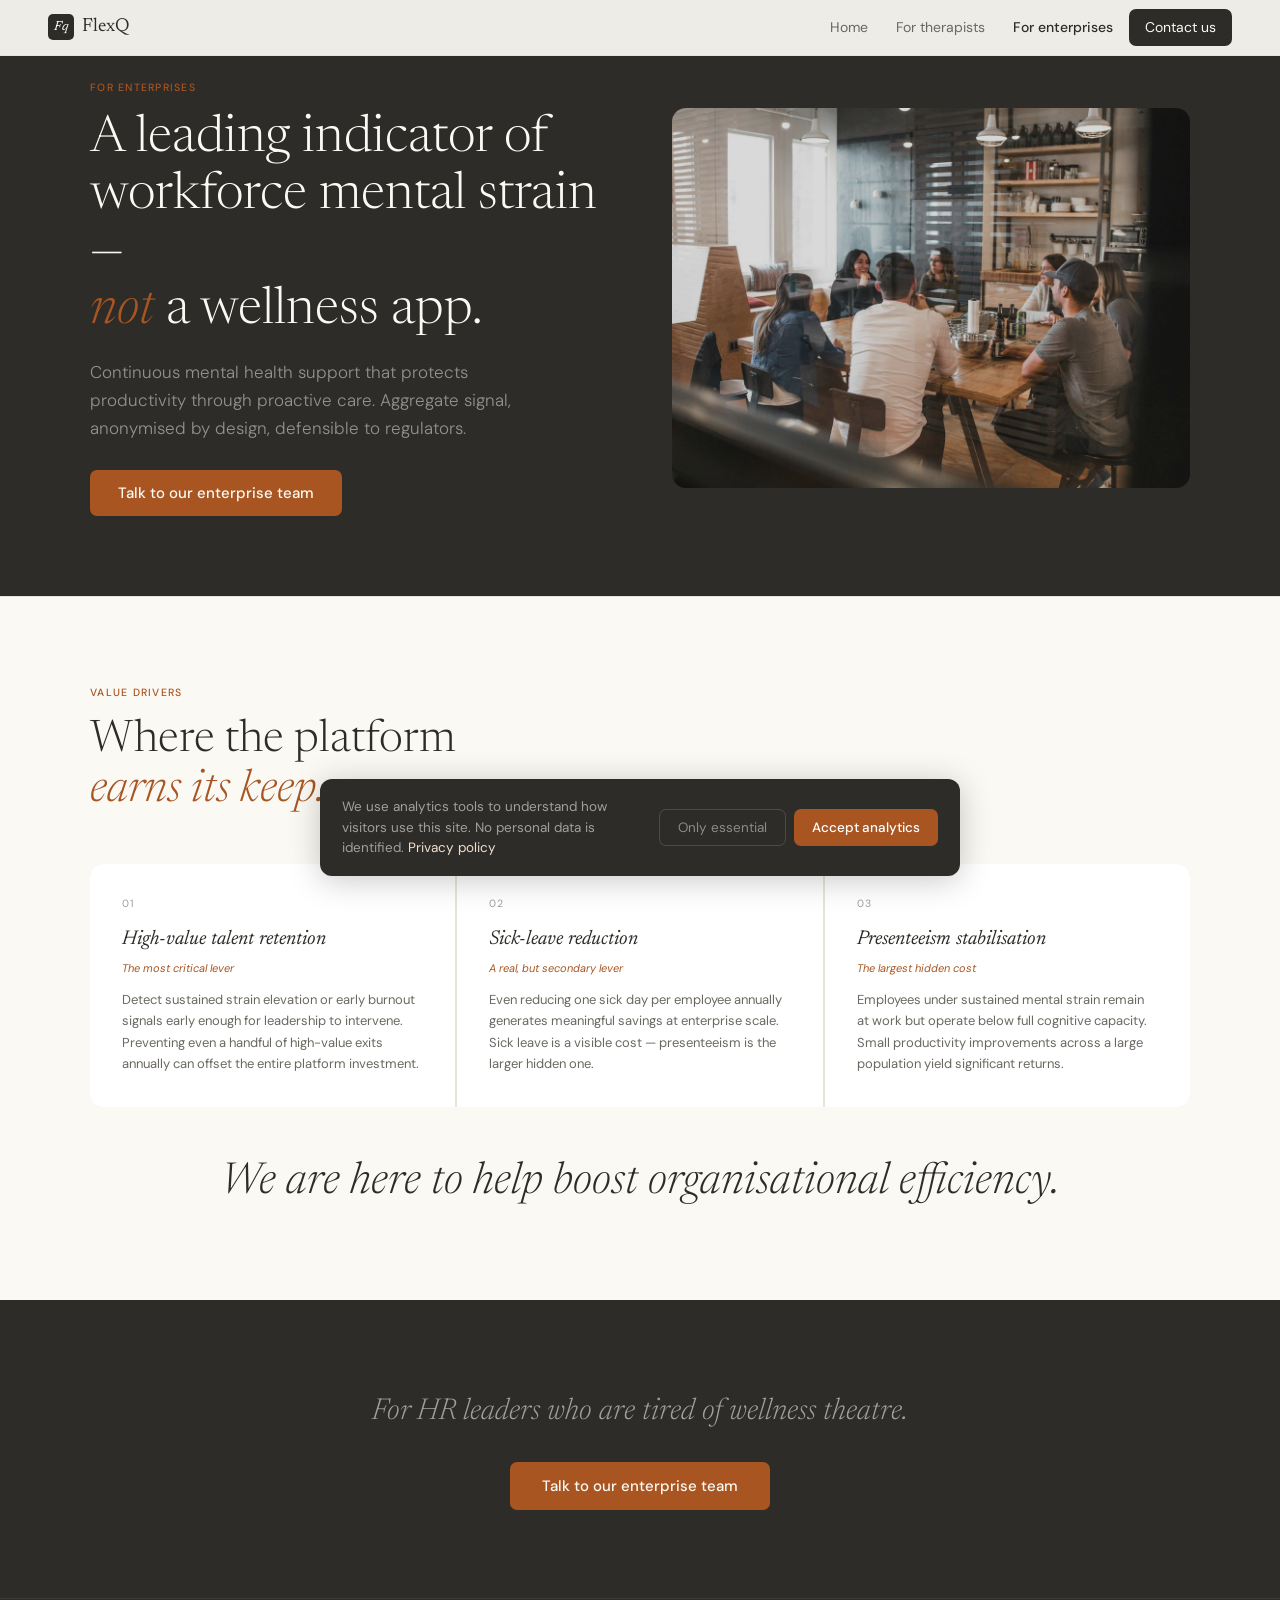
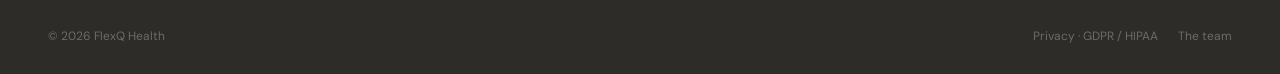
==== enterprise.html @ 38818f75 "Dechancked verzija weba" ====
<!DOCTYPE html>
<html lang="en">
<head>
<meta charset="UTF-8">
<meta name="viewport" content="width=device-width, initial-scale=1.0">
<title>FlexQ — For enterprises</title>
<meta name="description" content="A leading indicator of workforce mental strain. Aggregate signal, anonymised by design.">
<link rel="preconnect" href="https://fonts.googleapis.com">
<link href="https://fonts.googleapis.com/css2?family=Newsreader:ital,opsz,wght@0,6..72,300;0,6..72,400;1,6..72,300;1,6..72,400&family=DM+Sans:ital,wght@0,300;0,400;0,500;1,300&display=swap" rel="stylesheet">
<link rel="stylesheet" href="css/site.css">
</head>
<body>

<nav>
  <div class="logo" onclick="location.href='index.html'" style="cursor:pointer">
    <div class="logo-icon">Fq</div>FlexQ
  </div>
  <button class="ham" onclick="toggleHam()" aria-label="Menu">
    <span></span><span></span><span></span>
  </button>
  <div class="nav-links">
    <a id="nav-landing" href="index.html" data-i18n="nav.home">Home</a>
    <a id="nav-therapists" href="therapists.html" data-i18n="nav.therapists">For therapists</a>
    <a id="nav-enterprise" href="enterprise.html" data-i18n="nav.enterprise">For enterprises</a>
    <a onclick="openContact()" class="nav-cta" data-i18n="nav.contact">Contact us</a>
  </div>
</nav>

<div class="ent-hero">
    <div class="ent-hero-inner">
      <div>
        <div class="eyebrow" data-i18n="nav.enterprise">For enterprises</div>
        <h1 data-i18n-html="ent.h1">Mental health powers performance.<br><em>A leading indicator of workforce mental strain.</em></h1>
        <p data-i18n="ent.sub">Continuous mental health support that protects productivity through proactive care. Aggregate signal, anonymised by design, defensible to regulators.</p>
        <button class="btn btn-accent" style="font-size:15px;padding:13px 28px" onclick="openContact()" data-i18n="ent.cta">Talk to our enterprise team</button>
      </div>
      <img src="[data-uri]" alt="Team meeting"/>
    </div>
  </div>

  <!-- VALUE DRIVERS -->
  <div style="background:var(--c);border-top:1px solid var(--border);padding:88px 48px">
    <div class="w">
      <div class="eyebrow" data-i18n="val.eyebrow">Value drivers</div>
      <h2 class="serif" style="font-size:clamp(32px,3.5vw,48px);margin-bottom:48px" data-i18n-html="val.h2">Where the platform<br><em>earns its keep.</em></h2>
      <div class="g3" style="margin-bottom:48px">
        <div class="cell val-card"><div class="val-num">01</div><h3 data-i18n="val.v1.h3">High-value talent retention</h3><div class="val-tag" data-i18n="val.v1.tag">The most critical lever</div><p data-i18n="val.v1.p">Detect sustained strain elevation or early burnout signals early enough for leadership to intervene. Preventing even a handful of high-value exits annually can offset the entire platform investment.</p></div>
        <div class="cell val-card"><div class="val-num">02</div><h3 data-i18n="val.v2.h3">Sick-leave reduction</h3><div class="val-tag" data-i18n="val.v2.tag">A real, but secondary lever</div><p data-i18n="val.v2.p">Even reducing one sick day per employee annually generates meaningful savings at enterprise scale. Sick leave is a visible cost — presenteeism is the larger hidden one.</p></div>
        <div class="cell val-card"><div class="val-num">03</div><h3 data-i18n="val.v3.h3">Presenteeism stabilisation</h3><div class="val-tag" data-i18n="val.v3.tag">The largest hidden cost</div><p data-i18n="val.v3.p">Employees under sustained mental strain remain at work but operate below full cognitive capacity. Small productivity improvements across a large population yield significant returns.</p></div>
      </div>

      <p style="font-size:clamp(28px,3.5vw,44px);font-family:'Newsreader',serif;font-style:italic;font-weight:300;color:var(--dark);line-height:1.3;text-align:center;max-width:100%">We are here to help boost organisational efficiency.</p>

    </div>
  </div>

  <!-- ROLLOUT -->
  <div style="background:var(--dark);padding:88px 48px">
    <div class="w">
      <div style="text-align:center">
        <p style="font-family:'Newsreader',serif;font-size:30px;font-style:italic;font-weight:300;color:rgba(255,255,255,.55);margin-bottom:26px" data-i18n="ent.cta2.q">For HR leaders who are tired of wellness theatre.</p>
        <button class="btn btn-accent" style="font-size:15px;padding:14px 32px" onclick="openContact()">Talk to our enterprise team</button>
      </div>
    </div>
  </div>

  <footer>
    <span>© 2026 FlexQ Health</span>
    <div style="display:flex;gap:20px"><a href="privacy.html" data-i18n="footer.privacy">Privacy · GDPR / HIPAA</a><a href="team.html" data-i18n="footer.team">The team</a></div>
  </footer>

<!-- Cookie banner -->
<div id="cookie-banner" role="dialog" aria-label="Cookie consent">
  <p>We use analytics tools to understand how visitors use this site. No personal data is identified.
    <a href="privacy.html" data-i18n-void>Privacy policy</a>
  </p>
  <div class="cb-btns">
    <button class="cb-decline" onclick="cookieChoice(false)" data-i18n="cookie.decline">Only essential</button>
    <button class="cb-accept" onclick="cookieChoice(true)" data-i18n="cookie.accept">Accept analytics</button>
  </div>
</div>

<!-- Lightbox -->
<div id="lb-overlay" role="dialog" aria-modal="true" aria-label="Enlarged image">
  <button id="lb-close" onclick="closeLightbox()" aria-label="Close">&#x2715;</button>
  <img id="lb-img" src="" alt=""/>
  <div id="lb-screen-wrap"></div>
</div>

<script src="js/site.js"></script>
</body>
</html>
---- css/site.css ----
:root{
  --c:#fbf9f4; --dark:#2e2c28; --mid:#6b6860; --light:#a09d98;
  --border:#e8e4db; --accent:#a85522; --accent-l:#f0e0d0;
  --amber:#cc7722; --green:#2d6a4f; --red:#b03020; --white:#ffffff;
}
*,*::before,*::after{box-sizing:border-box;margin:0;padding:0}
html{scroll-behavior:smooth}
body{background:var(--c);color:var(--dark);font-family:'DM Sans',sans-serif;font-size:16px;line-height:1.6;overflow-x:hidden}

/* NAV */
nav{position:fixed;top:0;left:0;right:0;z-index:200;height:56px;padding:0 48px;
  display:flex;align-items:center;justify-content:space-between;
  background:rgba(251,249,244,.94);backdrop-filter:blur(14px);border-bottom:1px solid var(--border)}
.logo{display:flex;align-items:center;gap:8px;cursor:pointer;font-family:'Newsreader',serif;font-size:19px;color:var(--dark)}
.logo-icon{width:26px;height:26px;background:var(--dark);border-radius:5px;display:flex;align-items:center;justify-content:center;color:var(--c);font-style:italic;font-size:13px}
.nav-links{display:flex;gap:4px;align-items:center}
.nav-links a{font-size:14px;color:var(--mid);padding:6px 12px;border-radius:6px;cursor:pointer;border:none;background:none;font-family:'DM Sans',sans-serif;transition:all .18s;text-decoration:none}
.nav-links a:hover{background:var(--border);color:var(--dark)}
.nav-links a.active{color:var(--dark);font-weight:500}
.nav-cta{background:var(--dark)!important;color:var(--c)!important;border-radius:7px!important;padding:7px 16px!important}
.nav-cta:hover{background:#1c1b18!important}

/* HAMBURGER */
.ham{display:none;flex-direction:column;justify-content:center;gap:5px;width:32px;height:32px;cursor:pointer;background:none;border:none;padding:4px;z-index:210}
.ham span{display:block;width:20px;height:1.8px;background:var(--dark);border-radius:2px;transition:all .28s cubic-bezier(.4,.0,.2,1);transform-origin:center}
.ham.open span:nth-child(1){transform:translateY(6.8px) rotate(45deg)}
.ham.open span:nth-child(2){opacity:0;transform:scaleX(0)}
.ham.open span:nth-child(3){transform:translateY(-6.8px) rotate(-45deg)}

@media(max-width:860px){
  .ham{display:flex}
  .nav-links{
    display:none;
    position:fixed;top:56px;left:0;width:100%;height:auto;
    flex-direction:column;align-items:stretch;gap:0;
    background-color:#fbf9f4;
    padding:12px 20px 20px;
    z-index:201;
    border-bottom:1px solid var(--border);
    box-shadow:0 8px 24px rgba(0,0,0,.07);
  }
  .nav-links.open{display:flex}
  .nav-links a{display:block;font-size:17px;padding:14px 0;border-bottom:1px solid var(--border);border-radius:0;text-align:left;color:var(--dark)}
  .nav-links a:last-child{border-bottom:none}
  .nav-cta{display:block;margin-top:12px;text-align:center!important;border-bottom:none!important;border-radius:9px!important;padding:13px 20px!important}
}

/* PAGES */
.page{display:none;padding-top:56px}
.page.active{display:block}

/* SHARED */
.eyebrow{font-size:10.5px;letter-spacing:.12em;text-transform:uppercase;color:var(--accent);font-weight:500;margin-bottom:14px}
.w{max-width:1100px;margin:0 auto}
.pad{padding:88px 48px}
.btn{border:none;font-family:'DM Sans',sans-serif;font-size:14px;font-weight:500;cursor:pointer;border-radius:7px;padding:11px 22px;transition:all .18s}
.btn-dark{background:var(--dark);color:var(--c)}.btn-dark:hover{background:#1c1b18;transform:translateY(-1px)}
.btn-ghost{background:none;color:var(--mid);border:1px solid var(--border)}.btn-ghost:hover{border-color:var(--dark);color:var(--dark)}
.btn-accent{background:var(--accent);color:var(--c)}.btn-accent:hover{background:#8a4118}
.serif{font-family:'Newsreader',serif;font-weight:300;line-height:1.12}
.serif em{font-style:italic;color:var(--accent)}

/* GRID CELLS */
.g2{display:grid;grid-template-columns:1fr 1fr;gap:2px;background:var(--border);border-radius:13px;overflow:hidden}
.g3{display:grid;grid-template-columns:1fr 1fr 1fr;gap:2px;background:var(--border);border-radius:13px;overflow:hidden}
.g4{display:grid;grid-template-columns:repeat(4,1fr);gap:2px;background:var(--border);border-radius:13px;overflow:hidden}
.cell{background:var(--white);padding:32px}
.cell.cream{background:var(--c)}

/* CTA BAND */
.cta-band{background:var(--dark);padding:72px 48px;text-align:center}
.cta-band h2{font-family:'Newsreader',serif;font-size:clamp(30px,3.5vw,48px);font-weight:300;font-style:italic;color:var(--c);margin-bottom:10px}
.cta-band p{color:rgba(255,255,255,.45);margin-bottom:32px;font-size:16px}

/* FOOTER */
footer{background:var(--dark);padding:28px 48px;display:flex;align-items:center;justify-content:space-between;font-size:12px;color:rgba(255,255,255,.3);border-top:1px solid rgba(255,255,255,.07)}
footer a{color:rgba(255,255,255,.3);text-decoration:none;transition:color .15s}
footer a:hover{color:rgba(255,255,255,.55)}

/* ══ SCREENSHOT FRAME ══ */
.ss-frame{
  border-radius:10px;overflow:hidden;
  box-shadow:0 2px 8px rgba(0,0,0,.05),0 16px 48px rgba(0,0,0,.1);
  border:1px solid rgba(0,0,0,.05);
  background:var(--white);
  width:100%;
}
.ss-frame img{width:100%;height:auto;display:block}

/* ══════════ LANDING ══════════ */
.hero-grid{
  display:grid;grid-template-columns:1fr 1fr;gap:64px;align-items:center;
  padding:80px 48px 72px;max-width:1100px;margin:0 auto;
}
.hero-h1{font-family:'Newsreader',serif;font-size:clamp(48px,5.5vw,70px);font-weight:300;line-height:1.04;margin-bottom:20px}
.hero-h1 em{font-style:italic;color:var(--accent)}
.hero-sub{font-size:18px;color:var(--mid);font-weight:300;line-height:1.6;margin-bottom:32px;max-width:420px}
.hero-actions{display:flex;gap:10px;flex-wrap:wrap;margin-bottom:22px}
.hero-trust{display:flex;gap:20px;font-size:12px;color:var(--light)}
.hero-trust span::before{content:'·';margin-right:8px;color:var(--accent)}

/* Signal card */
.sig-card{background:var(--white);border-radius:14px;border:1px solid var(--border);box-shadow:0 4px 32px rgba(0,0,0,.07);padding:22px 24px}
.sig-header{display:flex;justify-content:space-between;align-items:flex-start;margin-bottom:14px}
.sig-meta{font-size:10.5px;letter-spacing:.08em;text-transform:uppercase;color:var(--light);margin-bottom:3px}
.sig-title{font-family:'Newsreader',serif;font-size:17px;font-style:italic;font-weight:300}
.risk-pill{display:inline-flex;align-items:center;gap:5px;font-size:11px;font-weight:500;padding:4px 9px;border-radius:20px;background:#fef3e2;color:#9a5c10;border:1px solid #f5d8a0;white-space:nowrap}
.risk-dot{width:6px;height:6px;border-radius:50%;background:var(--amber);animation:pulse 2s infinite}
@keyframes pulse{0%,100%{opacity:1}50%{opacity:.35}}

.flag-box{background:#fffaf5;border-radius:8px;padding:10px 12px;margin:12px 0;border-left:3px solid var(--accent-l)}
.flag-title{font-size:10px;letter-spacing:.08em;text-transform:uppercase;color:var(--light);margin-bottom:6px}
.flag-row{display:flex;justify-content:space-between;font-size:12px;margin-top:5px}
.flag-val{color:var(--accent);font-weight:500}

.sig-stats{display:grid;grid-template-columns:1fr 1fr 1fr;gap:8px;margin-top:12px}
.ss{text-align:center;background:var(--c);border-radius:7px;padding:10px 6px}
.ss-v{font-size:19px;font-weight:500}
.ss-v.hi{color:var(--amber)}
.ss-l{font-size:10px;color:var(--light);margin-top:2px}
.sig-badge{margin-top:12px;background:var(--dark);color:var(--c);border-radius:8px;padding:10px 14px;font-size:11.5px;line-height:1.5;display:flex;align-items:center;gap:10px}
.sig-badge strong{color:#90ee90;font-size:13px;white-space:nowrap}

/* WHY */
.why-band{background:var(--dark);color:var(--c);padding:88px 48px}
.why-stats{display:grid;grid-template-columns:1fr 1fr 1fr;gap:2px;background:rgba(255,255,255,.07);border-radius:13px;overflow:hidden;margin-bottom:72px}
.why-stat{padding:40px 36px;background:rgba(255,255,255,.03)}
.why-num{font-family:'Newsreader',serif;font-size:52px;font-weight:300;font-style:italic;color:var(--accent);line-height:1;margin-bottom:10px}
.why-desc{font-size:13.5px;color:rgba(255,255,255,.48);line-height:1.6}
.why-q-block{display:grid;grid-template-columns:1fr 1fr;gap:60px;align-items:center}
.why-q-block img{width:100%;height:360px;object-fit:cover;border-radius:12px;filter:grayscale(15%)}
.why-quote{font-family:'Newsreader',serif;font-size:26px;font-weight:300;font-style:italic;line-height:1.45;color:rgba(255,255,255,.82);margin-bottom:22px}
.why-quote strong{font-style:normal;color:var(--accent);font-weight:400}
.why-note{font-size:13.5px;color:rgba(255,255,255,.38);line-height:1.7}

/* WHAT */
.promises{display:grid;grid-template-columns:1fr 1fr 1fr;gap:2px;background:var(--border);border-radius:13px;overflow:hidden}
.promise{background:var(--c);padding:38px 30px;transition:background .18s;cursor:default}
.promise:hover{background:var(--white)}
.p-tag{font-size:10.5px;letter-spacing:.1em;text-transform:uppercase;color:var(--accent);font-weight:500;margin-bottom:14px}
.promise h3{font-family:'Newsreader',serif;font-size:21px;font-style:italic;font-weight:400;line-height:1.3;margin-bottom:11px}
.promise p{font-size:13.5px;color:var(--mid);line-height:1.65}
.p-link{display:inline-flex;align-items:center;gap:5px;margin-top:18px;font-size:13px;font-weight:500;color:var(--accent);cursor:pointer;border:none;background:none;font-family:'DM Sans',sans-serif;padding:0}
.p-link:hover{text-decoration:underline}

/* HOW */
.how-steps{display:grid;grid-template-columns:repeat(4,1fr);gap:2px;background:var(--border);border-radius:13px;overflow:hidden;margin-bottom:64px}
.step{background:var(--white);padding:32px 26px}
.step-n{font-size:10.5px;letter-spacing:.1em;color:var(--light);margin-bottom:14px}
.step h3{font-family:'Newsreader',serif;font-size:18px;font-style:italic;font-weight:400;margin-bottom:9px}
.step p{font-size:13px;color:var(--mid);line-height:1.6}

/* ══════════ THERAPISTS ══════════ */
.pg-hero{display:grid;grid-template-columns:1fr 1fr;gap:64px;align-items:center;padding:80px 48px 64px;max-width:1100px;margin:0 auto}
.pg-hero h1{font-family:'Newsreader',serif;font-size:clamp(38px,4.5vw,56px);font-weight:300;line-height:1.1;margin-bottom:18px}
.pg-hero h1 em{font-style:italic;color:var(--accent)}
.pg-hero p{font-size:17px;color:var(--mid);font-weight:300;line-height:1.65;margin-bottom:28px;max-width:440px}
.pg-hero img{width:100%;height:460px;object-fit:cover;border-radius:14px}

/* Feature blocks */
.feats{padding:80px 48px;max-width:1100px;margin:0 auto}
.feat{display:grid;grid-template-columns:5fr 7fr;gap:64px;align-items:start;margin-bottom:80px}
.feat:last-child{margin-bottom:0}
.feat.rev{grid-template-columns:7fr 5fr}
.feat.rev .feat-text{order:2}
.feat.rev .feat-img{order:1}
.feat-n{font-size:10.5px;letter-spacing:.12em;text-transform:uppercase;color:var(--light);font-weight:500;margin-bottom:10px}
.feat h3{font-family:'Newsreader',serif;font-size:28px;font-style:italic;font-weight:300;line-height:1.2;margin-bottom:14px}
.feat p{font-size:15px;color:var(--mid);line-height:1.7;margin-bottom:10px}
.feat-img{align-self:start}

/* Trust */
.trust-band{background:var(--c);border-top:1px solid var(--border);border-bottom:1px solid var(--border);padding:72px 48px}
.trust-band h2{font-family:'Newsreader',serif;font-size:38px;font-weight:300;font-style:italic;margin-bottom:42px}
.trust-cell h4{font-size:14.5px;font-weight:500;margin-bottom:7px}
.trust-cell p{font-size:13px;color:var(--mid);line-height:1.65}

/* ══════════ ENTERPRISE ══════════ */
.ent-hero{background:var(--dark);padding:80px 48px}
.ent-hero-inner{max-width:1100px;margin:0 auto;display:grid;grid-template-columns:1fr 1fr;gap:64px;align-items:center}
.ent-hero h1{font-family:'Newsreader',serif;font-size:clamp(36px,4vw,52px);font-weight:300;line-height:1.12;margin-bottom:18px;color:var(--c)}
.ent-hero h1 em{font-style:italic;color:var(--accent)}
.ent-hero p{font-size:17px;color:rgba(255,255,255,.48);font-weight:300;line-height:1.65;margin-bottom:28px;max-width:440px}
.ent-hero img{width:100%;height:380px;object-fit:cover;border-radius:14px;filter:brightness(.85)}

/* Enterprise HR card (SVG based) */
.ent-hr-wrap{display:grid;grid-template-columns:2fr 1fr;gap:16px;margin-bottom:64px}
.hr-chart-card{background:var(--white);border:1px solid var(--border);border-radius:12px;padding:24px;}
.hr-chart-card-meta{font-size:10px;letter-spacing:.1em;text-transform:uppercase;color:var(--light);margin-bottom:6px}
.hr-chart-card-title{font-family:'Newsreader',serif;font-size:22px;font-style:italic;font-weight:300;display:flex;justify-content:space-between;align-items:center;margin-bottom:16px}
.hr-norm-pill{font-size:11px;font-weight:500;padding:4px 10px;border-radius:20px;background:#fef3e2;color:#9a5c10;border:1px solid #f5d8a0}
.hr-footer{font-size:11px;color:var(--light);margin-top:10px;line-height:1.5}
.hr-side{display:flex;flex-direction:column;gap:12px}
.hr-info-card{background:var(--white);border:1px solid var(--border);border-radius:12px;padding:20px}
.hr-info-card h4{font-size:10px;letter-spacing:.1em;text-transform:uppercase;color:var(--light);margin-bottom:12px}
.hr-info-item{display:flex;align-items:center;gap:8px;font-size:13px;color:var(--mid);padding:5px 0;border-bottom:1px solid var(--border)}
.hr-info-item:last-child{border-bottom:none}
.hr-info-item.shown::before{content:'✓';color:var(--green);font-size:11px;font-weight:700;flex-shrink:0}
.hr-info-item.never::before{content:'×';color:var(--red);font-size:13px;font-weight:700;flex-shrink:0}

.val-num{font-size:10.5px;letter-spacing:.1em;color:var(--light);margin-bottom:10px}
.val-card h3{font-family:'Newsreader',serif;font-size:20px;font-style:italic;font-weight:400;margin-bottom:5px}
.val-tag{font-size:11px;color:var(--accent);margin-bottom:11px;font-style:italic}
.val-card p{font-size:13px;color:var(--mid);line-height:1.65}

.tl-item{background:rgba(255,255,255,.04);padding:32px 26px}
.tl-week{font-size:10.5px;letter-spacing:.1em;text-transform:uppercase;color:var(--accent);font-weight:500;margin-bottom:10px}
.tl-item h3{font-family:'Newsreader',serif;font-size:17px;font-style:italic;font-weight:400;margin-bottom:8px;color:var(--c)}
.tl-item p{font-size:13px;color:rgba(255,255,255,.38);line-height:1.6}

@media(max-width:860px){
  nav{padding:0 20px}
  .hero-grid,.pg-hero,.ent-hero-inner,.why-q-block{grid-template-columns:1fr;gap:36px}
  .hero-grid,.pg-hero{padding:52px 24px 40px}
  .pad{padding:56px 24px}
  .why-band,.trust-band,.cta-band,.ent-hero{padding:56px 24px}
  .why-stats,.promises,.how-steps,.g2,.g3,.g4{grid-template-columns:1fr}
  .feat,.feat.rev{grid-template-columns:1fr;gap:32px}
  .feat.rev .feat-text,.feat.rev .feat-img{order:unset}
  .ent-hr-wrap{grid-template-columns:1fr}
  footer{flex-direction:column;gap:14px;text-align:center}
  .jobs-row{grid-template-columns:1fr!important;gap:28px!important}
  .jobs-screen{order:-1}
  .screen-viewport{height:215px!important}
  .screen-content{transform:scale(0.22)!important}
}

/* ══ CONTACT MODAL ══ */
#contact-overlay{
  position:fixed;inset:0;z-index:10000;background:rgba(46,44,40,.72);
  backdrop-filter:blur(6px);display:none;align-items:center;justify-content:center;padding:24px
}
#contact-overlay.open{display:flex}
#contact-modal{
  background:var(--c);border-radius:16px;padding:40px 40px 36px;
  width:100%;max-width:480px;position:relative;
  box-shadow:0 24px 64px rgba(0,0,0,.28)
}
#contact-modal h2{font-family:'Newsreader',serif;font-size:26px;font-weight:300;font-style:italic;margin-bottom:6px}
#contact-modal .modal-sub{font-size:14px;color:var(--mid);margin-bottom:28px;line-height:1.5}
.modal-field{margin-bottom:16px}
.modal-field label{display:block;font-size:12px;font-weight:500;color:var(--dark);letter-spacing:.04em;margin-bottom:6px}
.modal-field input,.modal-field textarea,.modal-field select{
  width:100%;border:1px solid var(--border);border-radius:8px;
  padding:11px 14px;font-size:14px;font-family:'DM Sans',sans-serif;
  background:var(--white);color:var(--dark);outline:none;transition:border-color .15s
}
.modal-field input:focus,.modal-field textarea:focus,.modal-field select:focus{border-color:var(--dark)}
.modal-field textarea{resize:vertical;min-height:90px;line-height:1.5}
.modal-send{
  width:100%;background:var(--accent);color:#fff;border:none;border-radius:8px;
  padding:13px;font-size:15px;font-family:'DM Sans',sans-serif;font-weight:500;
  cursor:pointer;margin-top:8px;transition:opacity .15s
}
.modal-send:hover{opacity:.88}
.modal-note{font-size:11.5px;color:var(--light);text-align:center;margin-top:10px;line-height:1.5}
.modal-close{
  position:absolute;top:16px;right:18px;background:none;border:none;
  font-size:20px;color:var(--light);cursor:pointer;line-height:1;padding:4px 6px;border-radius:5px
}
.modal-close:hover{color:var(--dark);background:var(--border)}

/* ══ COOKIE BANNER ══ */
#cookie-banner{
  position:fixed;bottom:24px;left:50%;transform:translateX(-50%);
  z-index:9999;background:var(--dark);border-radius:12px;
  padding:18px 22px;display:none;align-items:center;gap:20px;flex-wrap:wrap;
  max-width:640px;width:calc(100% - 48px);
  box-shadow:0 4px 32px rgba(0,0,0,.22);font-size:13.5px;line-height:1.5
}
#cookie-banner p{flex:1;color:rgba(255,255,255,.55);min-width:180px;margin:0}
#cookie-banner p a{color:var(--accent-l);text-decoration:none;cursor:pointer}
#cookie-banner p a:hover{text-decoration:underline}
.cb-btns{display:flex;gap:8px;flex-shrink:0}
.cb-accept{background:var(--accent);color:#fff;border:none;padding:9px 18px;border-radius:7px;
  font-size:13.5px;font-family:'DM Sans',sans-serif;font-weight:500;cursor:pointer;transition:opacity .15s}
.cb-accept:hover{opacity:.88}
.cb-decline{background:transparent;color:rgba(255,255,255,.45);
  border:1px solid rgba(255,255,255,.15);padding:9px 18px;border-radius:7px;
  font-size:13.5px;font-family:'DM Sans',sans-serif;cursor:pointer;transition:all .15s}
.cb-decline:hover{color:rgba(255,255,255,.75);border-color:rgba(255,255,255,.3)}

/* ══ NEW SCREEN DESIGN TOKENS ══ */
:root {
  --paper:#fbf9f4; --paper-2:#f5f2eb; --paper-3:#edeae1;
  --hair:#e8e4db; --hair-2:#cec9c0;
  --ink:#2e2c28; --ink-2:#6b6860; --ink-3:#a09d98; --ink-4:#c4bfb8; --ink-5:#dedad3;
  --font-sans:'DM Sans',sans-serif;
  --font-serif:'Newsreader',serif;
  --font-mono:ui-monospace,'SF Mono','Fira Code',monospace;
  --shadow-1:0 1px 3px rgba(0,0,0,.04),0 4px 12px rgba(0,0,0,.06);
  --shadow-2:0 2px 8px rgba(0,0,0,.05),0 16px 48px rgba(0,0,0,.10);
  --risk-elevated:#b03020; --risk-elevated-bg:rgba(176,48,32,.08);
  --risk-emerging:#cc7722; --risk-emerging-bg:rgba(204,119,34,.08);
  --risk-low:#2d6a4f; --risk-low-bg:rgba(45,106,79,.08);
  --sage:#2d6a4f; --sage-soft:rgba(45,106,79,.08); --sage-ink:#1a4a34;
  --clay:#a85522; --clay-ink:#8a4118;
}
.fq-card{background:var(--white);border-radius:12px;border:1px solid var(--hair);box-shadow:var(--shadow-1)}
.fq-mono{font-family:var(--font-mono);letter-spacing:0.02em}
.fq-serif{font-family:var(--font-serif);font-weight:300}
.tnum{font-variant-numeric:tabular-nums}
.fq-hair{height:1px;background:var(--hair);border:none}

/* ── Lightbox ── */
.zoomable{cursor:zoom-in;transition:opacity .15s}
.zoomable:hover{opacity:.88}
#lb-overlay{display:none;position:fixed;inset:0;z-index:9999;background:rgba(0,0,0,.82);align-items:center;justify-content:center;padding:24px}
#lb-overlay.open{display:flex}
#lb-close{position:fixed;top:20px;right:24px;background:none;border:none;color:#fff;font-size:32px;line-height:1;cursor:pointer;opacity:.7;z-index:10000}
#lb-close:hover{opacity:1}
#lb-img{max-width:90vw;max-height:90vh;border-radius:10px;box-shadow:0 24px 80px rgba(0,0,0,.6)}
#lb-screen-wrap{max-width:92vw;max-height:90vh;overflow:auto;border-radius:14px;box-shadow:0 24px 80px rgba(0,0,0,.6)}
#lb-screen-wrap .jobs-screen{pointer-events:none;transform:none!important;width:auto}
#lb-screen-wrap .screen-viewport{height:auto!important;overflow:visible!important}
#lb-screen-wrap .screen-content{width:100%!important;height:auto!important;transform:none!important;transform-origin:unset!important}

/* ── Language toggle ── */
.lang-toggle{display:flex;align-items:center;gap:4px;margin-left:12px}
.lang-sep{font-size:12px;color:var(--border);user-select:none}
.lang-btn{background:none;border:none;font-family:inherit;font-size:11.5px;font-weight:500;letter-spacing:.08em;cursor:pointer;color:var(--light);padding:4px 7px;border-radius:4px;transition:color .15s,background .15s;line-height:1}
.lang-btn:hover{color:var(--dark)}
.lang-btn.active{color:var(--dark);background:var(--border)}
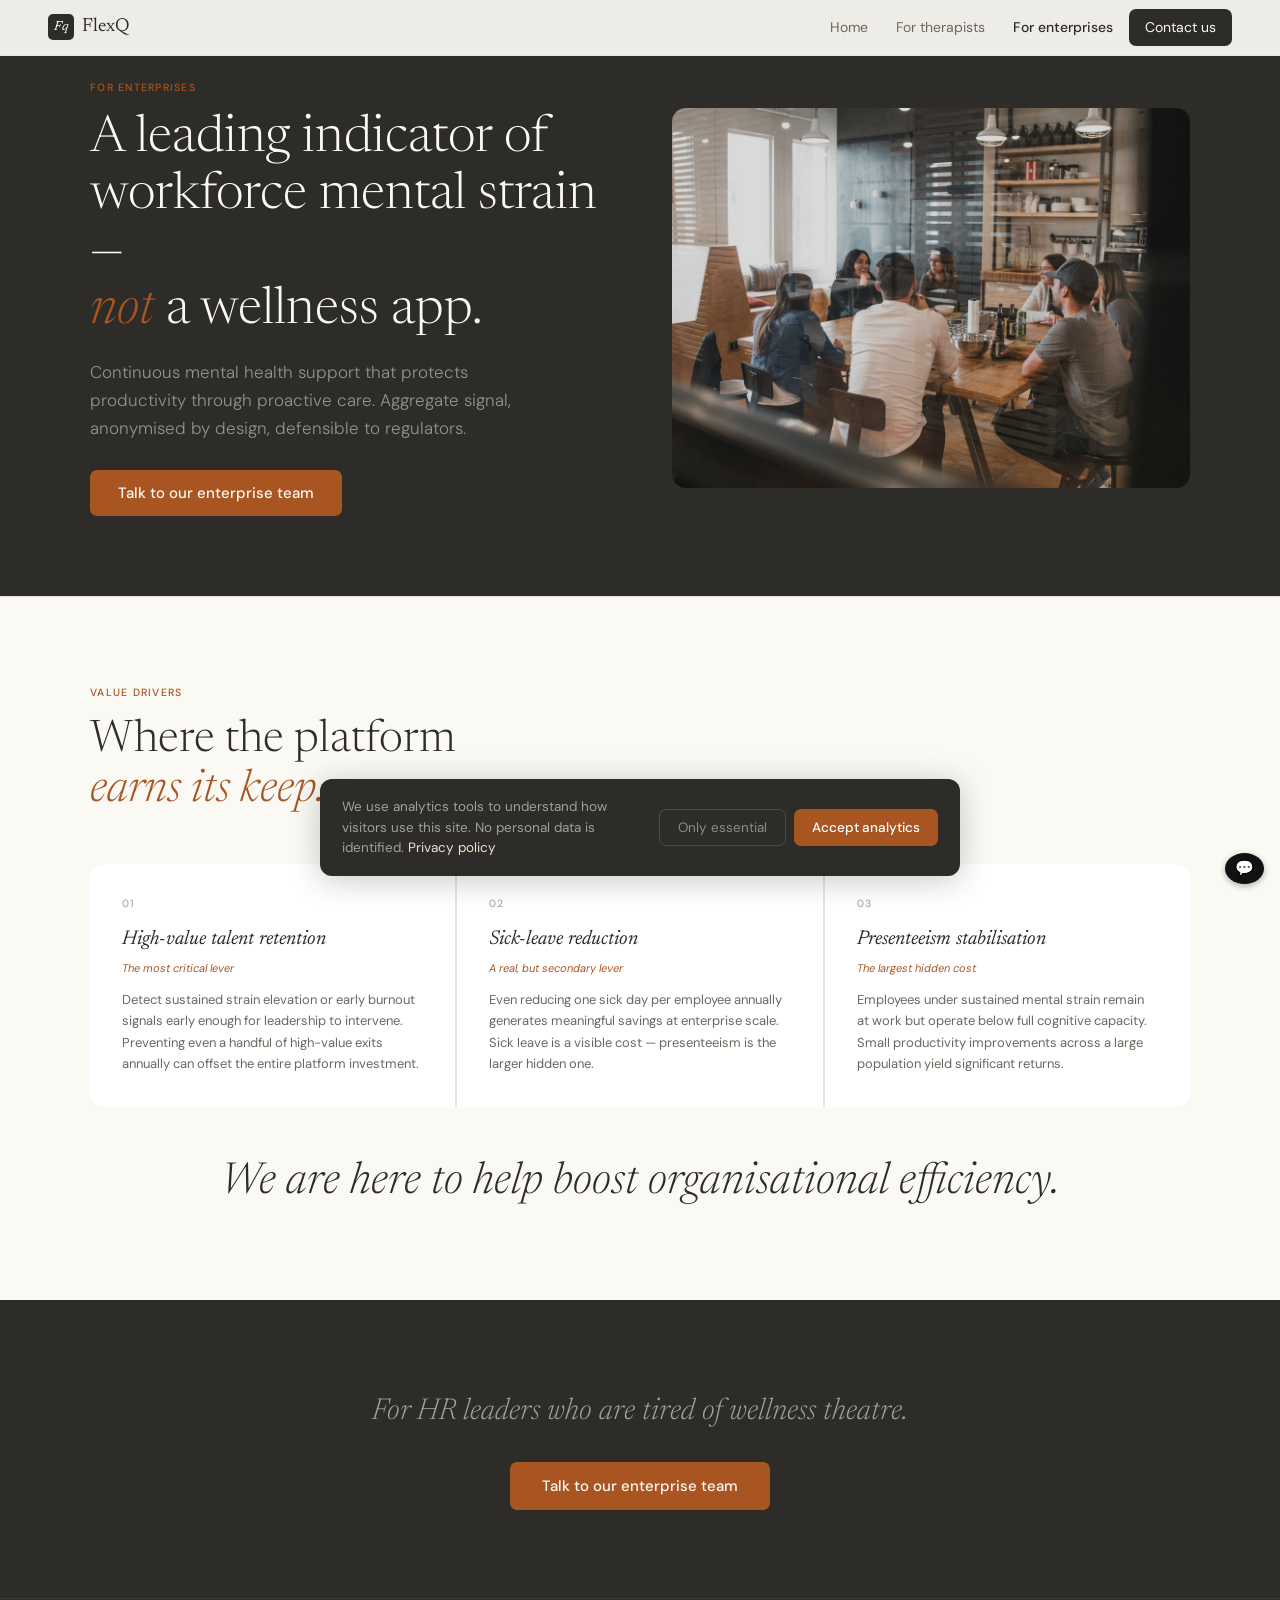
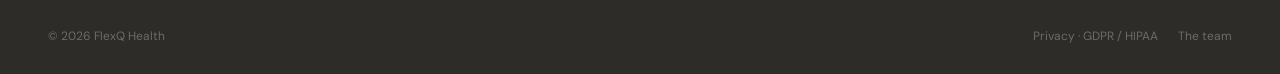
==== commit 6ec7e3a1: "Dodana Pastel ikonica." ====
--- a/enterprise.html
+++ b/enterprise.html
@@ -87,6 +87,9 @@
   <div id="lb-screen-wrap"></div>
 </div>
 
+<a id="pastel-btn" href="https://usepastel.com/link/4rdqr2e3/#/HL360_MVP_Website/" target="_blank" style="position:fixed;bottom:16px;right:16px;background:#111;color:white;padding:8px 10px;border-radius:50%;text-decoration:none;z-index:9999;font-size:15px;line-height:1;box-shadow:0 2px 6px rgba(0,0,0,.3)" title="Leave feedback">💬</a>
+<script>if(window.self!==window.top)document.getElementById('pastel-btn').style.display='none';</script>
+
 <script src="js/site.js"></script>
 </body>
 </html>
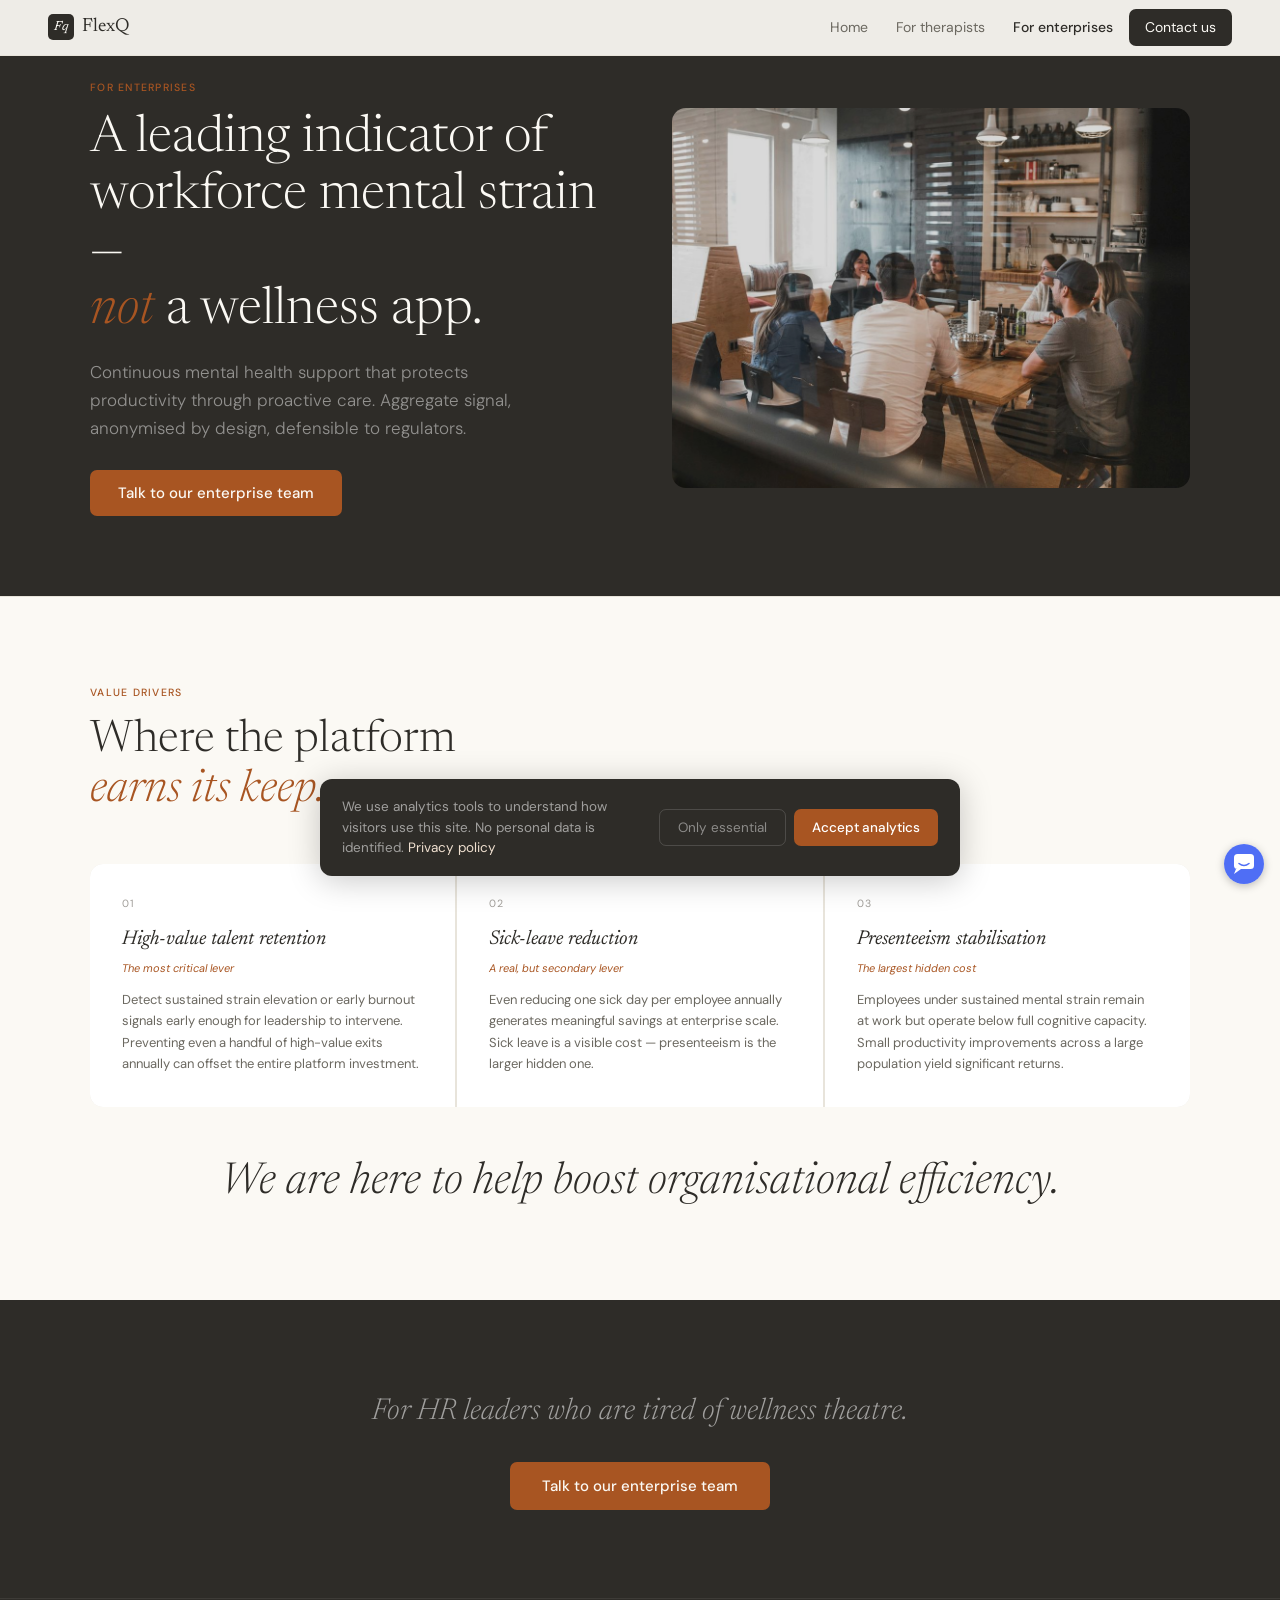
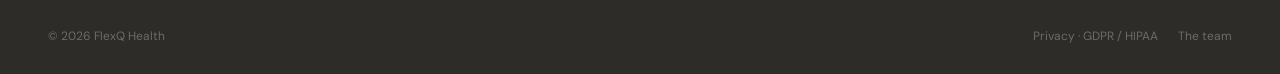
==== commit 597ba713: "Promijenjena Pastel ikonica." ====
--- a/enterprise.html
+++ b/enterprise.html
@@ -87,8 +87,8 @@
   <div id="lb-screen-wrap"></div>
 </div>
 
-<a id="pastel-btn" href="https://usepastel.com/link/4rdqr2e3/#/HL360_MVP_Website/" target="_blank" style="position:fixed;bottom:16px;right:16px;background:#111;color:white;padding:8px 10px;border-radius:50%;text-decoration:none;z-index:9999;font-size:15px;line-height:1;box-shadow:0 2px 6px rgba(0,0,0,.3)" title="Leave feedback">💬</a>
-<script>if(window.self!==window.top)document.getElementById('pastel-btn').style.display='none';</script>
+<a id="pastel-btn" href="https://usepastel.com/link/4rdqr2e3/#/HL360_MVP_Website/" target="_blank" style="position:fixed;bottom:16px;right:16px;text-decoration:none;z-index:9999;box-shadow:0 2px 8px rgba(0,0,0,.25);border-radius:50%;display:block;line-height:0" title="Leave feedback"><svg width="40" height="40" viewBox="0 0 40 40" fill="none" xmlns="http://www.w3.org/2000/svg"><circle cx="20" cy="20" r="20" fill="#4F6EF5"/><rect x="10" y="10" width="20" height="15" rx="3.5" fill="white"/><polygon points="12,25 10,30 17,25" fill="white"/><path d="M15 19.5 Q20 23.5 25 19.5" stroke="#4F6EF5" stroke-width="1.5" stroke-linecap="round" fill="none"/></svg></a>
+<script>(function(){var btn=document.getElementById('pastel-btn');try{var f=window.self!==window.top;var p=window.location.hostname.indexOf('pastel')!==-1;if(f||p)btn.style.display='none';}catch(e){btn.style.display='none';}})();</script>
 
 <script src="js/site.js"></script>
 </body>
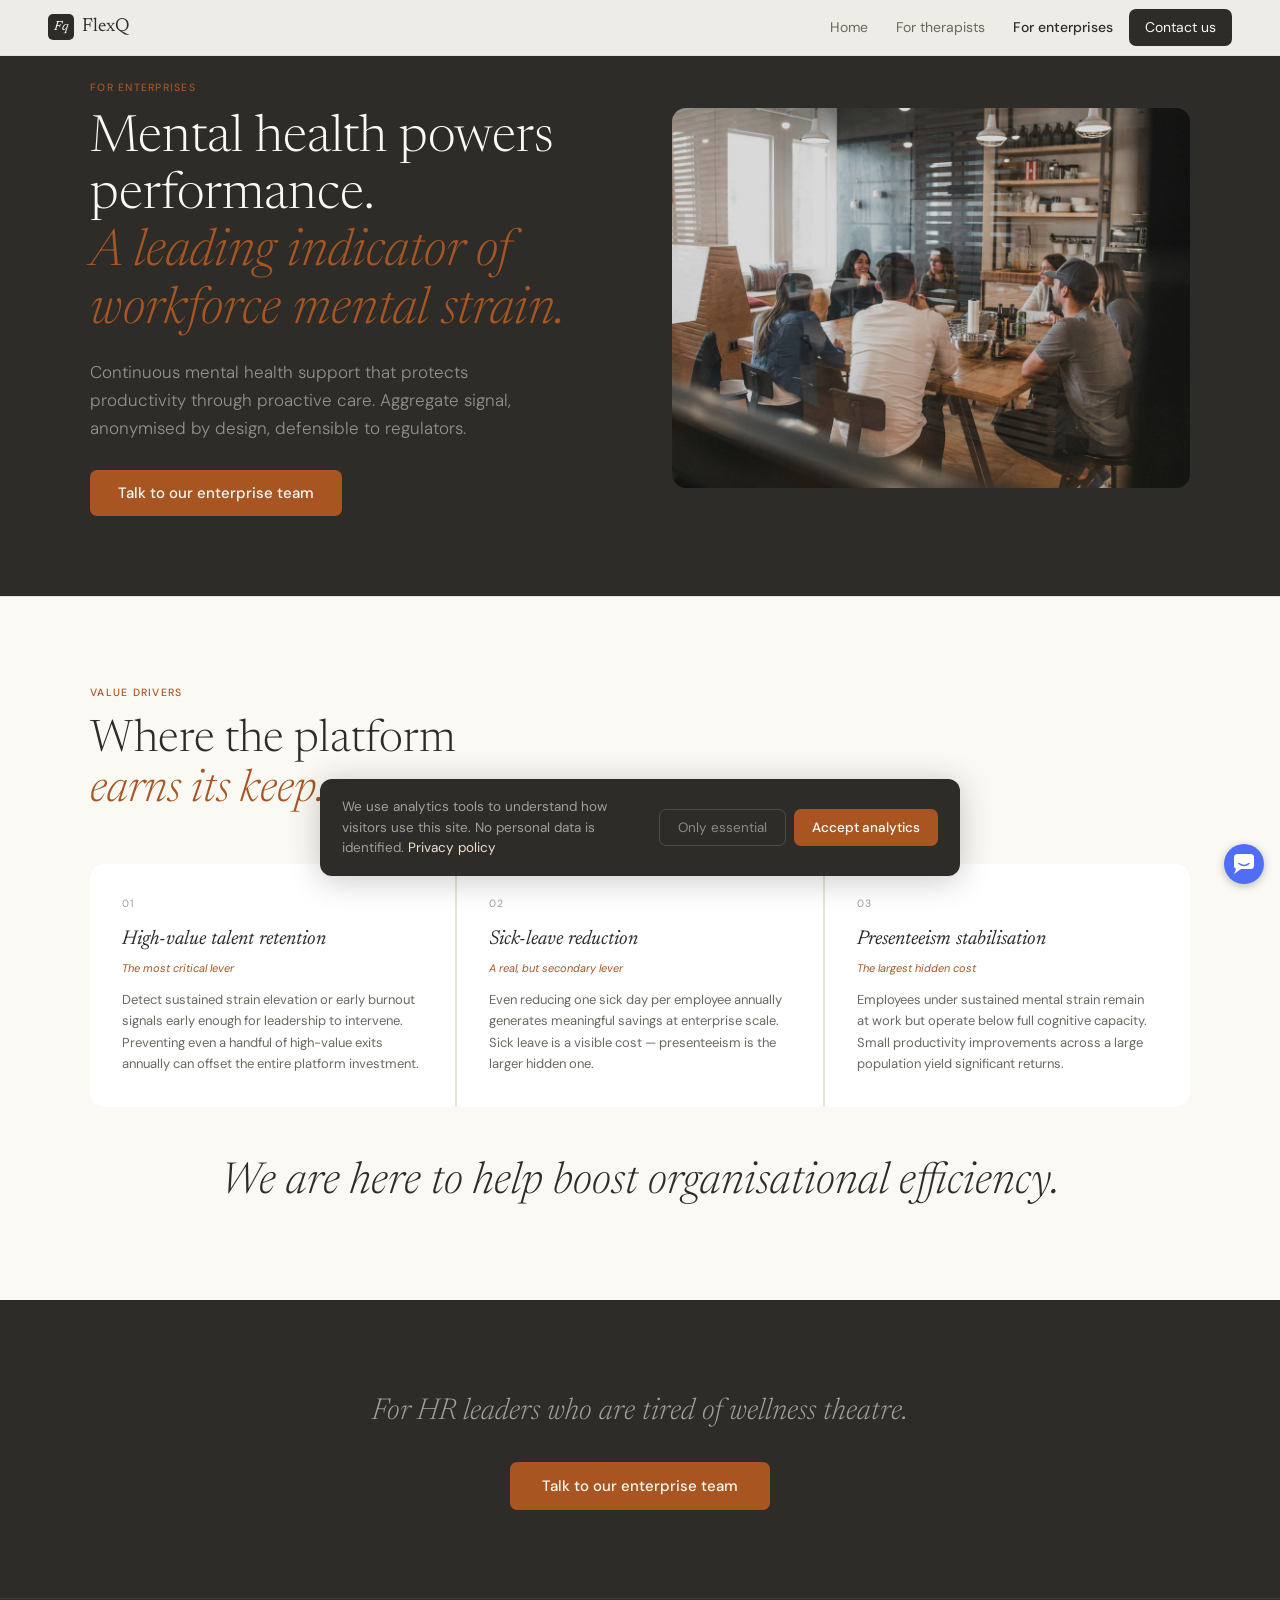
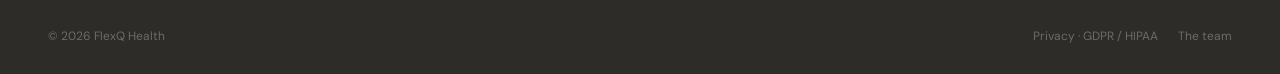
==== commit c3c3f02b: "Sentences update" ====
--- a/enterprise.html
+++ b/enterprise.html
@@ -26,13 +26,13 @@
   </div>
 </nav>
 
-<div class="ent-hero">
+  <div class="ent-hero">
     <div class="ent-hero-inner">
       <div>
-        <div class="eyebrow" data-i18n="nav.enterprise">For enterprises</div>
-        <h1 data-i18n-html="ent.h1">Mental health powers performance.<br><em>A leading indicator of workforce mental strain.</em></h1>
-        <p data-i18n="ent.sub">Continuous mental health support that protects productivity through proactive care. Aggregate signal, anonymised by design, defensible to regulators.</p>
-        <button class="btn btn-accent" style="font-size:15px;padding:13px 28px" onclick="openContact()" data-i18n="ent.cta">Talk to our enterprise team</button>
+        <div class="eyebrow">For enterprises</div>
+        <h1>Mental health powers performance.<br><em>A leading indicator of workforce mental strain.</em></h1>
+        <p>Continuous mental health support that protects productivity through proactive care. Aggregate signal, anonymised by design, defensible to regulators.</p>
+        <button class="btn btn-accent" style="font-size:15px;padding:13px 28px" onclick="openContact()">Talk to our enterprise team</button>
       </div>
       <img src="[data-uri]" alt="Team meeting"/>
     </div>
@@ -41,12 +41,12 @@
   <!-- VALUE DRIVERS -->
   <div style="background:var(--c);border-top:1px solid var(--border);padding:88px 48px">
     <div class="w">
-      <div class="eyebrow" data-i18n="val.eyebrow">Value drivers</div>
-      <h2 class="serif" style="font-size:clamp(32px,3.5vw,48px);margin-bottom:48px" data-i18n-html="val.h2">Where the platform<br><em>earns its keep.</em></h2>
+      <div class="eyebrow">Value drivers</div>
+      <h2 class="serif" style="font-size:clamp(32px,3.5vw,48px);margin-bottom:48px">Where the platform<br><em>earns its keep.</em></h2>
       <div class="g3" style="margin-bottom:48px">
-        <div class="cell val-card"><div class="val-num">01</div><h3 data-i18n="val.v1.h3">High-value talent retention</h3><div class="val-tag" data-i18n="val.v1.tag">The most critical lever</div><p data-i18n="val.v1.p">Detect sustained strain elevation or early burnout signals early enough for leadership to intervene. Preventing even a handful of high-value exits annually can offset the entire platform investment.</p></div>
-        <div class="cell val-card"><div class="val-num">02</div><h3 data-i18n="val.v2.h3">Sick-leave reduction</h3><div class="val-tag" data-i18n="val.v2.tag">A real, but secondary lever</div><p data-i18n="val.v2.p">Even reducing one sick day per employee annually generates meaningful savings at enterprise scale. Sick leave is a visible cost — presenteeism is the larger hidden one.</p></div>
-        <div class="cell val-card"><div class="val-num">03</div><h3 data-i18n="val.v3.h3">Presenteeism stabilisation</h3><div class="val-tag" data-i18n="val.v3.tag">The largest hidden cost</div><p data-i18n="val.v3.p">Employees under sustained mental strain remain at work but operate below full cognitive capacity. Small productivity improvements across a large population yield significant returns.</p></div>
+        <div class="cell val-card"><div class="val-num">01</div><h3>High-value talent retention</h3><div class="val-tag">The most critical lever</div><p>Detect sustained strain elevation or early burnout signals early enough for leadership to intervene. Preventing even a handful of high-value exits annually can offset the entire platform investment.</p></div>
+        <div class="cell val-card"><div class="val-num">02</div><h3>Sick-leave reduction</h3><div class="val-tag">A real, but secondary lever</div><p>Even reducing one sick day per employee annually generates meaningful savings at enterprise scale. Sick leave is a visible cost — presenteeism is the larger hidden one.</p></div>
+        <div class="cell val-card"><div class="val-num">03</div><h3>Presenteeism stabilisation</h3><div class="val-tag">The largest hidden cost</div><p>Employees under sustained mental strain remain at work but operate below full cognitive capacity. Small productivity improvements across a large population yield significant returns.</p></div>
       </div>
 
       <p style="font-size:clamp(28px,3.5vw,44px);font-family:'Newsreader',serif;font-style:italic;font-weight:300;color:var(--dark);line-height:1.3;text-align:center;max-width:100%">We are here to help boost organisational efficiency.</p>
@@ -58,7 +58,7 @@
   <div style="background:var(--dark);padding:88px 48px">
     <div class="w">
       <div style="text-align:center">
-        <p style="font-family:'Newsreader',serif;font-size:30px;font-style:italic;font-weight:300;color:rgba(255,255,255,.55);margin-bottom:26px" data-i18n="ent.cta2.q">For HR leaders who are tired of wellness theatre.</p>
+        <p style="font-family:'Newsreader',serif;font-size:30px;font-style:italic;font-weight:300;color:rgba(255,255,255,.55);margin-bottom:26px">For HR leaders who are tired of wellness theatre.</p>
         <button class="btn btn-accent" style="font-size:15px;padding:14px 32px" onclick="openContact()">Talk to our enterprise team</button>
       </div>
     </div>
@@ -66,8 +66,9 @@
 
   <footer>
     <span>© 2026 FlexQ Health</span>
-    <div style="display:flex;gap:20px"><a href="privacy.html" data-i18n="footer.privacy">Privacy · GDPR / HIPAA</a><a href="team.html" data-i18n="footer.team">The team</a></div>
+    <div style="display:flex;gap:20px"><a href="privacy.html">Privacy · GDPR / HIPAA</a><a href="team.html">The team</a></div>
   </footer>
+
 
 <!-- Cookie banner -->
 <div id="cookie-banner" role="dialog" aria-label="Cookie consent">
